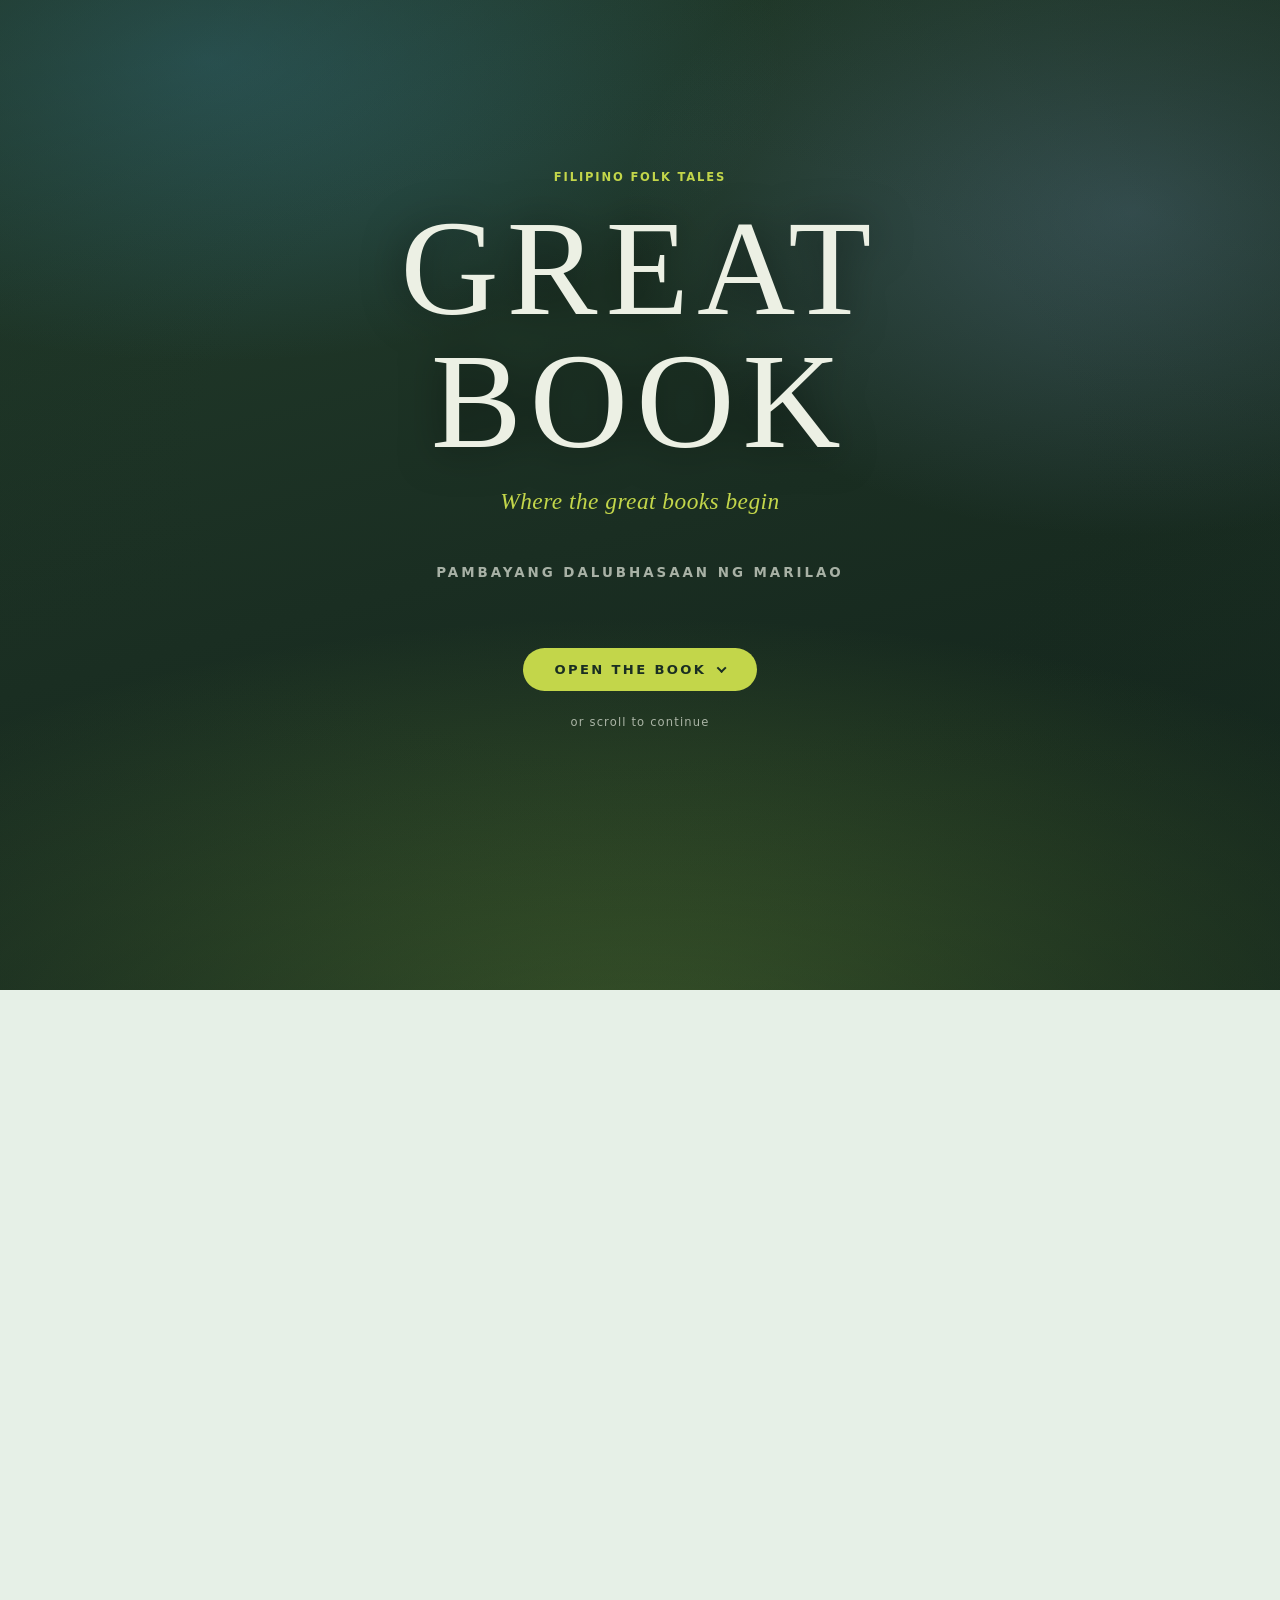
==== index.html @ a71a8693 "Add files via upload" ====
<!DOCTYPE html>
<html lang="en" class="no-js">
<head>
<meta charset="utf-8">
<meta name="viewport" content="width=device-width, initial-scale=1">
<title>GREAT BOOK, Filipino Folk Tales</title>
<meta name="description" content="A collection of Filipino folk tales, with illustrations, narration, and a short quiz for each story.">

<link rel="stylesheet" href="./css/base.css">
<link rel="stylesheet" href="./css/cover.css">
<link rel="stylesheet" href="./css/intro.css">
<link rel="stylesheet" href="./css/toc.css">

<!-- =========================================================================
     PRE-PAINT SCRIPT, must stay inline and must stay in <head>.

     Three things have to be decided before the first frame is drawn:

     1. scrollRestoration = 'manual'
        Otherwise a reload restores the previous scroll position, dropping the
        visitor into the middle of the intro with the cover never having played.
        Setting this at the end of <body> is too late, the browser may have
        already restored by then.

     2. cover vs deep link
        Every story page's back button points at index.html#toc. If a fragment
        is present, the cover must never appear and the scroll lock must never
        be applied, or the lock swallows the browser's own fragment scroll and
        the grader gets the cover animation on every single return trip.

     3. the .js class
        CSS only hides the intro panels for their fade-in when JS is confirmed
        alive. If scripting is off, everything is simply visible.
     ====================================================================== -->
<script>
(function () {
  var root = document.documentElement;
  root.className = root.className.replace('no-js', 'js');

  if ('scrollRestoration' in window.history) {
    window.history.scrollRestoration = 'manual';
  }

  var deepLink = window.location.hash.length > 1;
  root.classList.add(deepLink ? 'deep-link' : 'cover-active');
})();
</script>
</head>

<body>

<a class="skip-link" href="#toc">Skip to the table of contents</a>

<!-- ======================================================================
     COVER
     Fixed overlay above everything, outside the document flow. Advances on
     any interaction; the button is the accessible, touch-obvious route.
     ====================================================================== -->
<div id="cover" class="cover" role="region" aria-label="Cover">
  <div class="cover__bg" aria-hidden="true"></div>

  <!-- The exit transition. Both layers are inert and invisible until the
       cover is dismissed; js/cover-fx.js drives them, and if WebGL is
       unavailable or motion is reduced it never touches them at all and the
       cover falls back to the plain opacity fade. Stacking inside .cover:
       bg 0, content 1, petals 2, veil 3, motes 4, in that order, which is
       also the order they are written below. The veil is UNDER the motes on
       purpose: the black is the stage the swirls play on, not a curtain over
       them. The two canvases cannot be one, because the petals multiply and
       the motes add and those want opposite clear colours. See the header of
       js/cover-fx.js. -->
  <canvas class="cover__fx" id="cover-fx" aria-hidden="true"></canvas>
  <div class="cover__veil" id="cover-veil" aria-hidden="true"></div>
  <canvas class="cover__motes" id="cover-motes" aria-hidden="true"></canvas>

  <div class="cover__inner">
    <p class="eyebrow eyebrow--on-dark">Filipino Folk Tales</p>
    <h1 class="cover__title">GREAT BOOK</h1>
    <p class="cover__subtitle">Where the great books begin</p>
    <p class="cover__school">Pambayang Dalubhasaan ng Marilao</p>

    <button type="button" class="cover__enter" id="cover-enter">
      Open the Book
    </button>

    <span class="cover__hint">or scroll to continue</span>
  </div>
</div>

<!-- The bloom: the third movement of the cover's exit, and the reason it sits
     OUT HERE rather than inside #cover above. It plays after the swirls, by
     which point the cover is all but faded and a quarter-second from being
     hidden, anything parented to it would be taken off the screen by the
     fade instead of by the wind. So it is a sibling, fixed, stacked above the
     cover, and it never takes a click. js/cover-fx.js unhides it when the
     swirls end and hides it again when the last flower leaves the frame; if
     WebGL is unavailable, or motion is reduced, nothing ever touches it and
     it stays hidden for the life of the page. -->
<canvas class="bloom" id="cover-bloom" aria-hidden="true" hidden></canvas>

<main>

  <!-- ====================================================================
       INTRO, five panels riding over a slower backdrop.
       Section height is set by --intro-screens in css/intro.css, not by how
       much text happens to be in the panels.
       ==================================================================== -->
  <section id="intro" class="intro" aria-label="Introduction">

    <!-- layer 0: sticky, therefore bounded by this section. It stops
         existing at the TOC with no cleanup code. -->
    <div class="intro__bg-sticky" aria-hidden="true">
      <div class="intro__bg" id="intro-bg"></div>
    </div>

    <!-- layer 2: normal flow, rate 1.0 -->
    <div class="intro__panels">

      <article class="intro__panel">
        <span class="intro__panel-num">Introduction</span>
        <h2>A book of stories that came first.</h2>
        <p>
          Long before paper and printing presses, these tales were passed from
          mouth to mouth, from grandparents to grandchildren, beside the cooking
          fire and under the mango trees. They are the stories that shaped how we
          see the world, and the ground every great book after them was built on.
        </p>
        <span class="intro__scroll-cue">Scroll</span>
      </article>

      <article class="intro__panel">
        <span class="intro__panel-num">01, The Collection</span>
        <h2>Fables and legends from the Philippines.</h2>
        <p>
          Every story here is drawn from the culture, traditions, and customs of
          a different corner of the country. These are not only stories for
          children, they are a record of who we are as a people.
        </p>
      </article>

      <article class="intro__panel">
        <span class="intro__panel-num">02, The Illustrations</span>
        <h2>Each tale is drawn by its own group.</h2>
        <p>
          Every story carries original artwork made by the members of the group
          that wrote it. The illustrator is named beneath each picture, alongside
          the writer and the narrator.
        </p>
      </article>

      <article class="intro__panel">
        <span class="intro__panel-num">03, The Narration</span>
        <h2>You can listen to every story.</h2>
        <p>
          Each page carries a recorded narration. Press play and let the story be
          read to you, the way it was always meant to be heard.
        </p>
      </article>

      <article class="intro__panel">
        <span class="intro__panel-num">04, The Quiz</span>
        <h2>And at the end, a short test.</h2>
        <p>
          Every story is followed by a brief quiz to check what you took from it.
          Five questions, answered right here on the page, scored the moment you
          finish. Let's begin.
        </p>
      </article>

    </div>
  </section>

  <!-- ====================================================================
       TABLE OF CONTENTS
       Opaque background, this is where the backdrop abruptly clips to white.
       Both the marquee and the plain index are built by js/toc.js from
       window.STORIES.
       ==================================================================== -->
  <section id="toc" class="toc" aria-label="Table of Contents" tabindex="-1">
    <div class="toc__grid">

      <div class="toc__col">
        <div class="toc__head">
          <p class="eyebrow">Table of Contents</p>
          <h2>The Stories</h2>
          <p>
            Pick a story from the list, or browse the strip beside it. The strip
            loops, so it never runs out.
          </p>
        </div>

        <nav class="toc__index" id="story-index" aria-label="Full list of stories">
          <!-- populated by js/toc.js -->
        </nav>

        <div class="toc__closing">
          <a class="cta cta--ghost" href="./closing.html">Read the Closing Message →</a>
        </div>
      </div>

      <!-- Vertical, and it loops forever. js/toc.js renders the story list
           three times over and keeps the scroll position parked in the middle
           copy, so there is no edge to hit in either direction. -->
      <div class="marquee" id="marquee" role="group" aria-label="Stories, looping strip">
        <div class="marquee__track" id="marquee-track"></div>
      </div>

    </div>
  </section>

</main>

<!-- GB:FOOTER:START, generated by tools/build-pages.ps1, do not edit by hand -->
<footer class="site-footer">
  <div class="site-footer__inner">
    <div>
      <p class="site-footer__title">GREAT BOOK</p>
      <p>Filipino Folk Tales, Illustrated and Narrated</p>
    </div>
    <div>
      <dl>
        <dt>School</dt>
        <dd>Pambayang Dalubhasaan ng Marilao</dd>
        <dt>Course</dt>
        <dd>TM11A</dd>
      </dl>
    </div>
    <div>
      <dl>
        <dt>Instructor</dt>
        <dd>Josh Bernardo</dd>
        <dt>Academic Year</dt>
        <dd>2026-2027</dd>
      </dl>
    </div>
  </div>
</footer>
<!-- GB:FOOTER:END -->

<!-- Classic scripts only. No type="module" anywhere in this project. -->
<script src="./stories.js"></script>
<script src="./js/scroll.js"></script>
<script src="./js/cover-fx.js"></script>
<script src="./js/cover.js"></script>
<script src="./js/toc.js"></script>

</body>
</html>
---- css/base.css ----
/* ===========================================================================
   base.css, design tokens, reset, shared typography, shared components
   Loaded first by every page.
   =========================================================================== */

:root {
  /* =======================================================================
     THE GHIBLI PALETTE
     -----------------------------------------------------------------------
     Sampled from the reference landscape: blue lake, green fields, pale sky.
     These seven are the SOURCE colours, the vocabulary. Nothing in the CSS
     should use them directly; they exist so the semantic tokens below have
     somewhere honest to come from, and so the Ghibli intro work has the
     palette to hand.

     See README.md -> "The palette" for the swatch table.
     ======================================================================= */

  --gb-blue:        #3b819d;   /* bright blue                , the lake      */
  --gb-green:       #8cb84e;   /* dull green                 , sunlit field */
  --gb-green-gray:  #8e9b85;   /* grayish green              , far hills     */
  --gb-sand:        #cfc8b8;   /* light grayish yellow green , pale ground   */
  --gb-blue-gray:   #6b8bad;   /* light grayish blue         , haze          */
  --gb-red:         #cf5566;   /* bright red                 , flowers       */
  --gb-yellow:      #cfdd3e;   /* bright yellow              , highlights    */

  /* =======================================================================
     SEMANTIC TOKENS, what the rest of the CSS actually uses
     ======================================================================= */

  /* --- grounds ----------------------------------------------------------- */
  --ink:          #1a2e22;   /* deep forest, cover, story and closing ground */
  --ink-soft:     #2e4a38;   /* raised surface on a dark ground               */
  /* The light surfaces are TINTS of the palette's green and blue, not of its
     sand. --gb-sand is a warm grayish beige, and anything built on it reads
     brown next to the forest grounds. These are deliberately pastel. */
  --paper:        #e6f0e7;   /* pastel mint, the table of contents ground      */
  --paper-soft:   #f8fbf7;   /* near-white, the story-list card, floating      */
  --paper-sky:    #dfeaf2;   /* pastel sky, row hover, cool lift               */

  /* The footer is its own colour on purpose: a darker, deeper value of the
     palette's light grayish blue, so the page closes on water rather than on
     more forest. */
  --footer-bg:    #3f566c;

  /* --- accents ------------------------------------------------------------
     Three roles, deliberately not three shades of one hue:
       --accent        small labels and eyebrows, on either ground
       --accent-bright links and live states on DARK grounds
       --accent-deep   buttons and links on LIGHT grounds
     --------------------------------------------------------------------- */
  --accent:        #7ca83c;  /* dull green, deepened for contrast on paper   */
  --accent-bright: #c3d64a;  /* bright yellow, calmed a shade                */
  --accent-deep:   #3f6b2e;  /* deep forest green                            */

  --water:         #3b819d;  /* the lake blue, for gradients and cool edges  */
  --water-soft:    #6b8bad;
  --alert:         #cf5566;  /* the unfinished / not-linked-yet state         */

  /* --- text -------------------------------------------------------------- */
  --text:         #1f2c24;
  --text-muted:   #5a6a5e;
  --text-on-dark: #ecf0e4;
  --text-on-dark-muted: rgba(236, 240, 228, 0.68);
  --rule:         rgba(31, 44, 36, 0.14);

  /* --- the same colours as bare RGB triples ------------------------------
     For the places that need a translucent version. Keeping these beside
     their solid twins is what stops a hand-mixed rgba() drifting away from
     the palette the next time a colour changes.
     --------------------------------------------------------------------- */
  --ink-rgb:          26, 46, 34;
  --water-rgb:        59, 129, 157;
  --water-soft-rgb:   107, 139, 173;
  --text-on-dark-rgb: 236, 240, 228;
  --accent-rgb:       124, 168, 60;
  --accent-bright-rgb: 195, 214, 74;
  --alert-rgb:        207, 85, 102;

  /* --- type -------------------------------------------------------------- */
  --serif: Georgia, "Iowan Old Style", "Palatino Linotype", Palatino,
           "Times New Roman", serif;
  --sans:  system-ui, -apple-system, "Segoe UI", Roboto, "Helvetica Neue",
           Arial, sans-serif;

  /* --- rhythm ------------------------------------------------------------ */
  --measure: 34rem;          /* comfortable reading width                    */
  --gutter: clamp(1.25rem, 4vw, 3rem);
  --radius: 3px;

  /* --- motion ------------------------------------------------------------ */
  --ease: cubic-bezier(0.22, 0.61, 0.36, 1);
}

*, *::before, *::after { box-sizing: border-box; }

html {
  /* 100dvh with a 100vh fallback is applied per-section, not here. */
  -webkit-text-size-adjust: 100%;

  /* NO SCROLLBAR, on any page of the site.

     The track goes; the scrolling does not. Wheel, trackpad, touch, Space,
     PageDown, End and the arrow keys all behave exactly as before, and so do
     the skip link and every in-page fragment. What the reader loses is the
     position indicator and the ability to drag the thumb, which is a real
     cost on a page whose introduction is five viewport-heights on its own.
     Deliberate, and two rules to undo.

     The marquee in the table of contents already hid its own, for an
     unrelated reason, an endless loop has no position worth reporting. See
     css/toc.css. Between them that is every scroller on the site.

     ONE KNOCK-ON WORTH KNOWING. Releasing the cover's scroll lock used to
     make the page scrollbar appear, which narrowed the columns and shortened
     every marquee panel, since they are aspect-ratio sized and height follows
     width. That reflow is the whole reason release() in js/cover.js
     re-measures the marquee twice. With no scrollbar there is no width change
     and nothing to correct, so those calls are now belt and braces rather
     than load-bearing. They are kept on purpose: they cost one measurement
     each, and they are exactly what is needed again the day someone puts the
     scrollbar back. */
  scrollbar-width: none;        /* Firefox                                  */
  -ms-overflow-style: none;     /* old Edge / IE                            */

  /* NO scroll-behavior: smooth.

     Every story page's back link is index.html#toc. With smooth scrolling the
     browser animates that jump, which means the grader watches the whole intro
     scroll past on every single return trip - the precise thing the back link
     exists to avoid. Fragment navigation must be instant.

     It also breaks the skip link, which is supposed to teleport. */
}

html::-webkit-scrollbar,
body::-webkit-scrollbar { width: 0; height: 0; display: none; }

@media (prefers-reduced-motion: reduce) {
  *, *::before, *::after {
    animation-duration: 0.001ms !important;
    animation-iteration-count: 1 !important;
    transition-duration: 0.001ms !important;
  }
}

body {
  margin: 0;
  background: var(--paper);
  color: var(--text);
  font-family: var(--serif);
  font-size: clamp(1rem, 0.95rem + 0.25vw, 1.125rem);
  line-height: 1.7;
  text-rendering: optimizeLegibility;
  -webkit-font-smoothing: antialiased;
}

img, video, svg { max-width: 100%; height: auto; display: block; }

a { color: var(--accent-deep); text-underline-offset: 0.18em; }
/* Hover goes to the lake blue, not to --accent: --accent is a mid green and
   sits at about 2.4:1 on the pale ground, which is unreadable. */
a:hover { color: var(--water); }

:focus-visible {
  outline: 3px solid var(--accent-bright);
  outline-offset: 3px;
  border-radius: 2px;
}

h1, h2, h3 {
  font-weight: 600;
  line-height: 1.15;
  margin: 0 0 0.6em;
  letter-spacing: -0.012em;
}

/* --- shared bits ---------------------------------------------------------- */

.u-visually-hidden {
  position: absolute !important;
  width: 1px; height: 1px;
  margin: -1px; padding: 0; border: 0;
  overflow: hidden; clip: rect(0 0 0 0); clip-path: inset(50%);
  white-space: nowrap;
}

.skip-link {
  position: absolute;
  top: 0; left: 50%;
  transform: translate(-50%, -120%);
  z-index: 999;
  background: var(--ink);
  color: var(--text-on-dark);
  padding: 0.7rem 1.2rem;
  font-family: var(--sans);
  font-size: 0.9rem;
  text-decoration: none;
}
.skip-link:focus { transform: translate(-50%, 0); }

.eyebrow {
  font-family: var(--sans);
  font-size: 0.72rem;
  font-weight: 600;
  letter-spacing: 0.16em;
  text-transform: uppercase;
  color: var(--text-muted);
  margin: 0 0 0.9rem;
}
.eyebrow--on-dark { color: var(--accent-bright); }

.rule {
  border: 0;
  border-top: 1px solid var(--rule);
  margin: 2.5rem 0;
}

/* --- the big call-to-action (quiz link, closing link) --------------------- */

.cta {
  display: inline-block;
  font-family: var(--sans);
  font-size: clamp(1rem, 0.9rem + 0.5vw, 1.3rem);
  font-weight: 600;
  letter-spacing: 0.01em;
  line-height: 1.3;
  text-align: center;
  text-decoration: none;
  padding: 1.05em 2.2em;
  border-radius: var(--radius);
  background: var(--accent-deep);
  color: #fff;
  border: 1px solid transparent;
  transition: background 0.2s var(--ease), transform 0.2s var(--ease);
}
.cta:hover  { background: var(--ink); color: #fff; transform: translateY(-2px); }
.cta:active { transform: translateY(0); }

.cta--ghost {
  background: transparent;
  color: var(--text);
  border-color: var(--rule);
}
.cta--ghost:hover { background: var(--ink); color: var(--text-on-dark); }

/* A quiz link with no URL yet renders as an obvious unfinished state
   instead of silently linking to nowhere. */
.cta--todo {
  background: repeating-linear-gradient(45deg,
    var(--alert), var(--alert) 12px,
    rgba(var(--alert-rgb), 0.72) 12px, rgba(var(--alert-rgb), 0.72) 24px);
  color: #fff;
  cursor: not-allowed;
}

/* --- the footer, shared by index + story + closing -------------------------
   Its own colour, not --ink: a deeper, darker value of the palette's light
   grayish blue, so every page closes on water rather than on more forest.
   --------------------------------------------------------------------------- */

.site-footer {
  background: var(--footer-bg);
  color: var(--text-on-dark-muted);
  font-family: var(--sans);
  font-size: 0.85rem;
  line-height: 1.65;
  padding: clamp(2.5rem, 6vw, 4.5rem) var(--gutter);
}
.site-footer a { color: var(--accent-bright); }

.site-footer__inner {
  max-width: 62rem;
  margin: 0 auto;
  display: grid;
  gap: 2rem clamp(2rem, 6vw, 5rem);
  grid-template-columns: repeat(auto-fit, minmax(15rem, 1fr));
}

.site-footer__title {
  font-family: var(--serif);
  font-size: 1.35rem;
  color: var(--text-on-dark);
  margin: 0 0 0.35rem;
  letter-spacing: 0.04em;
}

.site-footer dl { margin: 0; }
.site-footer dt {
  font-size: 0.68rem;
  font-weight: 600;
  letter-spacing: 0.14em;
  text-transform: uppercase;
  color: var(--accent-bright);
  margin-top: 0.9rem;
}
.site-footer dt:first-child { margin-top: 0; }
.site-footer dd { margin: 0.15rem 0 0; color: var(--text-on-dark); }
---- css/cover.css ----
/* ===========================================================================
   cover.css, the full-viewport cover overlay and its exit transition
   ---------------------------------------------------------------------------
   The cover is position:fixed and sits above everything. It is NOT part of the
   document flow, so removing it does not shift the page.

   Scroll is locked while it is up. The lock and the skip-on-deep-link decision
   are both made by the inline <script> in index.html <head>, BEFORE first paint,
   so there is never a flash of the wrong state.
   =========================================================================== */

/* --- the scroll lock ------------------------------------------------------ */
/* Applied by the pre-paint script as html.cover-active. */

html.cover-active,
html.cover-active body {
  overflow: hidden;
  height: 100%;
}

/* --- the cover itself ----------------------------------------------------- */

.cover {
  position: fixed;
  inset: 0;
  z-index: 100;
  display: grid;
  place-items: center;
  padding: var(--gutter);
  text-align: center;
  background: var(--ink);
  color: var(--text-on-dark);

  /* THE REVEAL, long, and the one transition on the site that does not use
     --ease. Both of those follow from the same fact: this fade is no longer
     the last thing to happen. js/cover-fx.js starts it REVEAL_LEAD_MS before
     the swirls finish, and that lead is now most of the second movement, so
     the reader watches the swirls turn THROUGH a screen that is already
     clearing. Where the black actually is at each moment stops being a
     detail and becomes the effect.

     WHY 1500ms. The lead cannot exceed this number, both shader canvases
     are children of .cover, so opacity 0 takes the swirls with it wherever
     they happen to be. A longer fade is what buys a longer overlap. Three
     values are involved and they live in three files; the arithmetic between
     them is written out in full at REVEAL_LEAD_MS in js/cover-fx.js. If you
     change the duration here, go and read that note.

     WHY NOT --ease. --ease is cubic-bezier(0.22, 0.61, 0.36, 1), a hard
     ease-out: it clears half the black in the first fifth of its run. Over a
     fade this long and starting this early, that would throw the reader onto
     a fully lit introduction while the swirls were still building, and the
     rest of the movement would play over a bright page where additive light
     does not read at all.

     The curve below is symmetric, its midpoint is exactly (0.5, 0.5). It
     opens slowly, which is the half that matters here: the black holds while
     the swirls come up to strength, and the page arrives underneath them
     across the back half. It also means half the duration really is half the
     black, so the timings written in cover-fx.js mean on screen what they
     say in the source. */
  transition: opacity 1500ms cubic-bezier(0.4, 0, 0.6, 1),
              visibility 1500ms;
}

/* Deep link (e.g. arriving at index.html#toc from a story page): the cover
   never existed. No lock, no animation, no waiting. */
html.deep-link .cover { display: none; }

/* --- the bloom -------------------------------------------------------------
   The third movement of the exit, and the only part of it that is not inside
   .cover, in the markup it is a sibling. It has to be: it plays after the
   swirls, when the cover is 94% faded and about to be hidden, so a child of
   .cover would be carried off by the fade rather than by the wind.

   z-index 101 puts it one above .cover (100) and well below the skip link
   (999), which must stay reachable. It never takes a click: by the time it is
   drawing, the page beneath is unlocked and the reader is free to scroll,
   and a full-viewport canvas that swallowed input would be a trap.

   It is `hidden` in the markup and js/cover-fx.js unhides it for the second
   and a half it is needed. NOTE THE [hidden] RULE BELOW, which is not
   decoration: the `hidden` attribute works by applying `display: none` at the
   very bottom of the cascade, so any `display` declared here would silently
   override it and leave the canvas over the page for the life of the visit.
   --------------------------------------------------------------------------- */

.bloom {
  position: fixed;
  inset: 0;
  width: 100%;
  height: 100%;
  z-index: 101;
  pointer-events: none;
}

.bloom[hidden] { display: none; }

/* --- the exit transition: the raven veil -----------------------------------
   Two inert layers that only exist for the dismissal. js/cover-fx.js grows
   long grey ellipses inward from the rim of the screen until the centre is
   swallowed, and only then does .cover fade to reveal the introduction.

   STACKING inside .cover:  bg 0 -> content 1 -> petals 2 -> veil 3 -> motes 4.

   THE VEIL SITS UNDER THE MOTES, and that ordering is the whole second half
   of the effect. The black is the stage the swirls play on, not a curtain
   drawn over them. Put the veil on top, where it lived when the close was a
   single movement and the black was simply the end, and the swirls never
   appear at all.

   All three start invisible and all three stay invisible if the effect never
   runs. Nothing here needs undoing on the fallback path: no WebGL, or
   prefers-reduced-motion, means cover-fx.js returns without ever having
   touched them, and the plain opacity fade below happens exactly as before.

   The two canvases are two canvases because they have to be. The petals blend
   by MULTIPLYING, which needs a white ground; the motes blend by ADDING,
   which needs a black one. No single clear colour is the identity for both,
   and sharing a buffer gives every mote a pale halo where its soft edge picks
   up the white the petals need. The full reasoning is in the header of
   js/cover-fx.js.
   --------------------------------------------------------------------------- */

.cover__fx,
.cover__motes {
  position: absolute;
  inset: 0;
  width: 100%;
  height: 100%;
  display: block;
  pointer-events: none;
}

.cover__fx    { z-index: 2; }   /* the grey petals, multiplying             */
.cover__motes { z-index: 4; }   /* the swirls, adding light onto the black  */

/* The black the swirls play on. It comes up over the FEATHERS across the tail
   of the first movement and reaches solid exactly at the handover.

   It sits ABOVE the feather canvas and BELOW the mote canvas, and both halves
   of that matter.

   Above the feathers, because a floor underneath them cannot finish the job:
   they are grey and they paint on top of it, and where all their soft pointed
   tips converge on the centre each one contributes only a weak darkening, so
   the exact spot meant to end up most buried instead keeps a knot of mid-grey.
   Measured, the frame stalls around three-quarters black no matter how long it
   runs.

   Below the motes, because the swirls are the second movement and they happen
   ON this black rather than under it.

   Its opacity is written frame by frame from the same rAF loop that drives
   the shader, a CSS transition could not be kept in step with it. */
.cover__veil {
  position: absolute;
  inset: 0;
  z-index: 3;
  background: #000;
  opacity: 0;
  pointer-events: none;
}

/* THE TYPE DOES NOT FADE. It stays lit and fully placed while the dark closes
   over it, and the feathers and the black veil are what take it off the
   screen, which is what they are for.

   It used to fade itself out over 520ms, on the reasoning that the centre of
   the screen should be empty before the petals converged on it. That was
   solving a problem the shader already solves. .cover__inner is z-index 1 and
   both canvases and the veil sit above it (bg 0 → content 1 → petals 2 →
   veil 3 → motes 4), so the title is painted OVER rather than clipped, and
   watching it get buried is the entire point of a cave-in. Fading it first
   meant the most dramatic stretch of the first movement closed over an empty
   stage.

   What is left is the interaction change and nothing else. There is nothing
   visual to transition, and nothing to cancel cover-rise for, that animation
   may go on asserting opacity 1 and transform none for the life of the page,
   which is now precisely what we want from it. */
html.cover-veiling .cover__inner {
  pointer-events: none;
}

/* The reveal. With the shader running this is a fade from solid black to the
   introduction, because the veil and the petals have already blacked the
   screen out. Without it, it is the plain cover-to-introduction crossfade
   this file has always done. */
html.cover-done .cover {
  opacity: 0;
  visibility: hidden;
  pointer-events: none;
}

/* --- procedural background -------------------------------------------------
   Pure CSS: layered radial gradients plus a slow drift. This is the RESTING
   ground, and it stays CSS.

   The WebGL seam this comment used to advertise has been taken, but by the
   exit transition rather than by the idle background. See .cover__fx above and
   js/cover-fx.js. A shader that runs for three seconds during a
   dismissal costs nothing while the reader is sitting on the cover; one that
   replaced this block would hold a GPU loop open for as long as they stay
   here reading it.
   --------------------------------------------------------------------------- */

.cover__bg {
  position: absolute;
  inset: -10%;
  z-index: 0;
  background:
    radial-gradient(ellipse 60% 45% at 22% 14%, rgba(var(--water-rgb), 0.42), transparent 62%),
    radial-gradient(ellipse 55% 50% at 82% 28%, rgba(var(--water-soft-rgb), 0.34), transparent 60%),
    radial-gradient(ellipse 90% 55% at 50% 104%, rgba(var(--accent-rgb), 0.42), transparent 70%),
    linear-gradient(165deg, #25412f 0%, #1a2e22 55%, #102019 100%);
  animation: cover-drift 26s ease-in-out infinite alternate;
}

@keyframes cover-drift {
  from { transform: scale(1)    translate3d(0, 0, 0); }
  to   { transform: scale(1.08) translate3d(-1.5%, -2%, 0); }
}

/* A faint vignette to seat the type. */
.cover__bg::after {
  content: "";
  position: absolute;
  inset: 0;
  background: radial-gradient(ellipse 70% 70% at 50% 50%,
              transparent 40%, rgba(var(--ink-rgb), 0.55) 100%);
}

/* --- cover content -------------------------------------------------------- */

.cover__inner {
  position: relative;
  z-index: 1;
  max-width: 46rem;
  animation: cover-rise 1100ms var(--ease) both;
}

@keyframes cover-rise {
  from { opacity: 0; transform: translate3d(0, 18px, 0); }
  to   { opacity: 1; transform: none; }
}

.cover__title {
  font-size: clamp(3rem, 13vw, 8.5rem);
  font-weight: 500;
  letter-spacing: 0.06em;
  line-height: 0.98;
  margin: 0;
  color: var(--text-on-dark);
  text-shadow: 0 2px 40px rgba(0, 0, 0, 0.5);
}

.cover__subtitle {
  font-size: clamp(1rem, 0.9rem + 0.7vw, 1.5rem);
  font-style: italic;
  color: var(--accent-bright);
  margin: 0.9rem 0 0;
  letter-spacing: 0.02em;
}

.cover__school {
  font-family: var(--sans);
  font-size: clamp(0.72rem, 0.68rem + 0.2vw, 0.85rem);
  font-weight: 600;
  letter-spacing: 0.22em;
  text-transform: uppercase;
  color: var(--text-on-dark-muted);
  margin: 2.5rem 0 0;
}

/* --- the advance affordance -----------------------------------------------
   The button and a downward scroll are the ONLY two ways past the cover, see
   the header comment in js/cover.js for why clicking the background and
   pressing any key were both removed. That makes this button the primary
   route, not a fallback, so it has to be unmissable.
   --------------------------------------------------------------------------- */

.cover__enter {
  margin-top: clamp(2.5rem, 7vh, 4.5rem);
  display: inline-flex;
  align-items: center;
  gap: 0.75rem;
  font-family: var(--sans);
  font-size: 0.82rem;
  font-weight: 600;
  letter-spacing: 0.18em;
  text-transform: uppercase;
  color: var(--ink);
  background: var(--accent-bright);
  border: 0;
  border-radius: 999px;
  padding: 1.05em 2.4em;
  cursor: pointer;
  transition: transform 0.25s var(--ease), background 0.25s var(--ease);
}
.cover__enter:hover {
  background: #fff;
  transform: translateY(-2px);
}

.cover__enter::after {
  content: "";
  width: 0.55em; height: 0.55em;
  border-right: 2px solid currentColor;
  border-bottom: 2px solid currentColor;
  transform: rotate(45deg) translate(-1px, -1px);
  animation: cover-nudge 1.9s ease-in-out infinite;
}

@keyframes cover-nudge {
  0%, 100% { transform: rotate(45deg) translate(-1px, -1px); }
  50%      { transform: rotate(45deg) translate(2px, 2px); }
}

.cover__hint {
  display: block;
  font-family: var(--sans);
  font-size: 0.72rem;
  letter-spacing: 0.1em;
  color: var(--text-on-dark-muted);
  margin-top: 1.4rem;
}
---- css/intro.css ----
/* ===========================================================================
   intro.css, the parallax section: five panels riding over a slower backdrop
   ---------------------------------------------------------------------------
   LAYER MODEL (see js/scroll.js for the matching maths):

     .intro                 the section. Its height is set explicitly in
                            --intro-screens so the amount of scroll before the
                            backdrop is fully revealed is a deliberate number,
                            not an accident of how much text the panels hold.

     .intro__bg-sticky      position:sticky, 100dvh tall. Being sticky means it
                            is BOUNDED BY .intro, it stops existing when the
                            section ends. That is what produces the abrupt clip
                            to white at the table of contents, with no cleanup
                            code and no scroll listener to un-hide anything.

     .intro__bg             the thing that actually moves. Taller than the
                            viewport so there is headroom to translate into.
                            scroll.js writes translate3d() here and nowhere
                            else.

     .intro__panels         normal document flow. Rate 1.0 by definition.
   =========================================================================== */

.intro {
  --intro-screens: 5;              /* how many viewport-heights of scroll     */
  position: relative;
  min-height: calc(var(--intro-screens) * 100vh);
  min-height: calc(var(--intro-screens) * 100dvh);
  background: var(--ink);
  color: var(--text-on-dark);
  isolation: isolate;
}

/* --- layer 0: the backdrop ------------------------------------------------ */

.intro__bg-sticky {
  position: sticky;
  top: 0;
  z-index: 0;
  height: 100vh;
  height: 100dvh;
  overflow: hidden;
}

.intro__bg {
  position: absolute;
  top: 0; left: 0; right: 0;
  /* Fallback only. js/scroll.js overwrites this with the exact height the
     parallax travel needs, computed from the section length and
     PARALLAX_RATE, so the backdrop can never run out of travel mid-section.
     This value is what shows if scripting is off, where nothing moves anyway. */
  height: 165vh;
  height: 165dvh;
  will-change: transform;          /* on this element and nowhere else        */
  background:
    radial-gradient(ellipse 70% 40% at 30% 10%, rgba(var(--water-rgb), 0.34), transparent 65%),
    radial-gradient(ellipse 60% 45% at 78% 64%, rgba(var(--accent-rgb), 0.34), transparent 62%),
    linear-gradient(178deg, #26402f 0%, #1a2e22 48%, #223a2b 100%);
}

/* Optional: drop a still image in later without touching the JS.
   <div class="intro__bg" style="background-image:url('./assets/img/backdrop.jpg')">
   and add this class to blur + dim it exactly like the story pages do. */
.intro__bg--photo {
  background-size: cover;
  background-position: center;
  filter: blur(22px) brightness(0.42) saturate(0.9);
  transform-origin: center;
  /* blur() samples outside the box; scale up so the soft edge never shows */
  scale: 1.12;
}

/* A subtle grain/vignette so the flat gradient does not band on cheap panels. */
.intro__bg-sticky::after {
  content: "";
  position: absolute;
  inset: 0;
  pointer-events: none;
  background: radial-gradient(ellipse 80% 65% at 50% 45%,
              transparent 45%, rgba(var(--ink-rgb), 0.6) 100%);
}

/* --- layer 2: the panels -------------------------------------------------- */

.intro__panels {
  position: relative;
  z-index: 2;
  /* Pull the panels up over the sticky backdrop: the sticky element already
     consumed 100dvh of layout box, and we want the panels to start scrolling
     over it immediately. */
  margin-top: -100vh;
  margin-top: -100dvh;
  padding: 0 var(--gutter);
}

.intro__panel {
  min-height: 100vh;
  min-height: 100dvh;
  display: grid;
  align-content: center;
  justify-items: start;
  max-width: var(--measure);
  margin: 0 auto;
  padding: 4rem 0;
}

/* Alternate the alignment so the eye travels rather than tracking a rail. */
.intro__panel:nth-child(even) {
  justify-items: end;
  text-align: right;
}

.intro__panel h2 {
  font-size: clamp(1.85rem, 1.2rem + 3vw, 3.4rem);
  color: var(--text-on-dark);
  max-width: 14ch;
}

.intro__panel p {
  font-size: clamp(1.02rem, 0.96rem + 0.4vw, 1.3rem);
  color: var(--text-on-dark-muted);
  max-width: 46ch;
  margin: 0;
}

.intro__panel-num {
  font-family: var(--sans);
  font-size: 0.72rem;
  font-weight: 700;
  letter-spacing: 0.2em;
  color: var(--accent);
  margin-bottom: 1.1rem;
  display: block;
}

/* Panels fade up as they enter. IntersectionObserver in scroll.js adds
   .is-visible; if JS fails the default state below still shows everything. */
@media (prefers-reduced-motion: no-preference) {
  .js .intro__panel {
    opacity: 0;
    transform: translate3d(0, 26px, 0);
    transition: opacity 800ms var(--ease), transform 800ms var(--ease);
  }
  .js .intro__panel.is-visible {
    opacity: 1;
    transform: none;
  }
}

/* --- the scroll cue on the first panel ------------------------------------ */

.intro__scroll-cue {
  position: absolute;
  bottom: 2.5rem;
  left: 50%;
  transform: translateX(-50%);
  z-index: 3;
  font-family: var(--sans);
  font-size: 0.68rem;
  font-weight: 600;
  letter-spacing: 0.2em;
  text-transform: uppercase;
  color: var(--text-on-dark-muted);
  pointer-events: none;
  animation: cue-bob 2.4s ease-in-out infinite;
}

@keyframes cue-bob {
  0%, 100% { transform: translate(-50%, 0); opacity: 0.55; }
  50%      { transform: translate(-50%, 8px); opacity: 1; }
}
---- css/toc.css ----
/* ===========================================================================
   toc.css, the table of contents: story list + vertical looping marquee
   ---------------------------------------------------------------------------
   LAYOUT

   Two columns. The list of stories sits on the left; the marquee runs down the
   right and bleeds off the page edge. Below 900px they stack, list first.

   THE MARQUEE IS VERTICAL AND IT LOOPS FOREVER

   js/toc.js renders the story list THREE times and parks the scroll position
   in the middle copy. There is therefore no top and no bottom to reach: drift
   past the end of the middle copy and the script silently moves you back one
   copy-height, which lands you on an identical card. Scroll up and the same
   thing happens in reverse.

   Three copies rather than two, and starting in the middle rather than at
   zero, is what stops the wrap oscillating. With two copies starting at
   scrollTop 0, the "you are at the top, jump forward" test fires on the very
   first frame and then fights the "you are at the bottom, jump back" test
   forever.

   The scrollbar is hidden on purpose, an infinite loop has no meaningful
   scrollbar position to show, so the thumb would just twitch.

   The strip is still a NATIVE overflow-y:auto scroller underneath, so wheel,
   touch and keyboard scrolling all come free from the browser. Auto-drift and
   mouse drag-scrub are enhancements layered on top.

   If every line of JS fails this degrades to a scrollable column of real
   links, and the plain list beside it is a second, independent route to every
   story.
   =========================================================================== */

.toc {
  position: relative;
  z-index: 3;                       /* above the sticky intro backdrop        */
  background: var(--paper);         /* opaque: this is the abrupt clip to white */
  color: var(--text);
  padding: clamp(3.5rem, 9vw, 7rem) 0 clamp(3.5rem, 8vw, 6rem);
}

/* List left, strip right. The strip column has no right gutter, it runs off
   the edge of the page, which is what makes it read as a strip rather than a
   panel. */
.toc__grid {
  display: grid;
  grid-template-columns: minmax(0, 1fr) minmax(0, 1fr);
  gap: clamp(1.75rem, 4vw, 3.5rem);
  align-items: start;
  max-width: 96rem;
  margin: 0 auto;
  padding-left: var(--gutter);
}

.toc__head { margin: 0 0 clamp(1.5rem, 3vw, 2.25rem); }

.toc__head h2 {
  font-size: clamp(2rem, 1.3rem + 3.2vw, 3.6rem);
  margin: 0 0 0.4rem;
}

.toc__head p {
  color: var(--text-muted);
  margin: 0;
  max-width: 48ch;
}

/* ---------------------------------------------------------------------------
   the marquee
   --------------------------------------------------------------------------- */

.marquee {
  /* --- the two knobs ---------------------------------------------------
     --card-ratio  the shape of one panel. The image is object-fit: cover,
                   so any mismatch with the artwork is a CENTRE CROP.
     --card-gap    space between panels.

     WHY 7/5. The cards show each group's COVER image, and a cover has the
     story's title painted into it, so a crop here does not lose scenery,
     it beheads a word. The three covers that exist are 1.20, 1.42 and 1.45
     wide; 7/5 (1.4) sits inside that cluster and costs group 2 one per cent
     of its width and group 3 four per cent, instead of the fifth of its
     HEIGHT that 16/9 was taking off the top and bottom of the titles.

     If a later group hands in something much wider or much taller, retune
     this rather than cropping their file, and check the result against the
     title bar, which covers the bottom 20% of the card.
     --------------------------------------------------------------------- */
  --card-ratio: 7 / 5;
  --card-gap: clamp(0.5rem, 1.4vw, 0.9rem);

  height: clamp(26rem, 80vh, 52rem);
  overflow-y: auto;
  overflow-x: hidden;

  /* pan-y hands the vertical axis to this element. The page keeps its own
     scrolling everywhere else, and the story list beside it is always
     available as a way out. */
  touch-action: pan-y;
  overscroll-behavior-y: contain;

  /* No scrollbar. An endless loop has no position worth reporting. */
  scrollbar-width: none;
  -ms-overflow-style: none;

  cursor: grab;

  /* Soften both ends so the wrap point is never a visible seam and the strip
     reads as continuing past the frame. */
  -webkit-mask-image: linear-gradient(to bottom,
    transparent 0, #000 5%, #000 95%, transparent 100%);
  mask-image: linear-gradient(to bottom,
    transparent 0, #000 5%, #000 95%, transparent 100%);
}

.marquee::-webkit-scrollbar { width: 0; height: 0; display: none; }

.marquee.is-dragging { cursor: grabbing; scroll-behavior: auto; }

.marquee__track {
  display: flex;
  flex-direction: column;
  gap: var(--card-gap);
}

/* --- one panel: artwork, with the title on a translucent bar over it ------ */

.marquee__card {
  position: relative;
  display: block;
  flex: none;
  aspect-ratio: var(--card-ratio);
  overflow: hidden;
  border-radius: var(--radius);
  text-decoration: none;
  color: inherit;
  background: linear-gradient(160deg, var(--accent-deep), var(--ink));
  transition: transform 0.35s var(--ease), box-shadow 0.35s var(--ease);
}
.marquee__card:hover,
.marquee__card:focus-visible {
  transform: scale(1.015);
  box-shadow: 0 14px 34px rgba(var(--ink-rgb), 0.22);
}

.marquee__figure {
  position: absolute;
  inset: 0;
  margin: 0;
}
.marquee__figure img {
  width: 100%;
  height: 100%;
  object-fit: cover;
  transition: transform 0.6s var(--ease);
}
.marquee__card:hover .marquee__figure img { transform: scale(1.05); }

.marquee__num {
  position: absolute;
  top: 0.7rem; left: 0.7rem;
  z-index: 2;
  font-family: var(--sans);
  font-size: 0.66rem;
  font-weight: 700;
  letter-spacing: 0.14em;
  color: var(--ink);
  background: var(--accent-bright);
  padding: 0.32em 0.7em;
  border-radius: 99px;
}

/* The plan's "black translucent layer, 20% of the height, at the bottom". */
.marquee__body {
  position: absolute;
  left: 0; right: 0; bottom: 0;
  z-index: 1;
  min-height: 20%;
  display: grid;
  gap: 0.15rem;
  align-content: center;
  padding: 0.7rem clamp(0.8rem, 2vw, 1.15rem);
  background: linear-gradient(to top,
    rgba(var(--ink-rgb), 0.86) 0%,
    rgba(var(--ink-rgb), 0.72) 62%,
    rgba(var(--ink-rgb), 0) 100%);
  color: var(--text-on-dark);
}

.marquee__title {
  font-size: clamp(0.95rem, 0.85rem + 0.45vw, 1.3rem);
  line-height: 1.25;
  margin: 0;
  font-weight: 600;
  color: #fff;
}
.marquee__group {
  font-family: var(--sans);
  font-size: 0.68rem;
  letter-spacing: 0.12em;
  text-transform: uppercase;
  color: var(--accent-bright);
}

/* ---------------------------------------------------------------------------
   the plain list, the marquee must never be the only route to a story
   --------------------------------------------------------------------------- */

.toc__index {
  background: var(--paper-soft);
  border: 1px solid var(--rule);
  border-radius: var(--radius);
  padding: clamp(0.5rem, 1.5vw, 1rem) clamp(0.85rem, 2vw, 1.5rem);
}

.toc__index ol {
  list-style: none;
  margin: 0;
  padding: 0;
}

.toc__index li + li { border-top: 1px solid var(--rule); }

.toc__index a {
  display: flex;
  align-items: baseline;
  gap: 1rem;
  padding: 0.95rem 0.35rem;
  text-decoration: none;
  color: var(--text);
  transition: background 0.18s var(--ease), padding-left 0.18s var(--ease);
}
.toc__index a:hover {
  /* Cools rather than just lightens, on a mint card a paler mint barely
     registers, and the row needs to say it is a target. */
  background: var(--paper-sky);
  padding-left: 0.9rem;
  color: var(--accent-deep);
}

.toc__index-num {
  font-family: var(--sans);
  font-size: 0.75rem;
  font-weight: 700;
  /* --accent-deep, not --accent: this is small bold text on a pale ground,
     where the mid green only manages about 2.1:1. */
  color: var(--accent-deep);
  min-width: 2ch;
}
.toc__index-title { font-weight: 600; }
.toc__index-group {
  margin-left: auto;
  font-family: var(--sans);
  font-size: 0.75rem;
  color: var(--text-muted);
  text-align: right;
}

/* --- the closing-message link --------------------------------------------- */

.toc__closing {
  margin-top: clamp(1.5rem, 3vw, 2.25rem);
  text-align: center;
}

/* ---------------------------------------------------------------------------
   narrow screens, stack, list first
   ---------------------------------------------------------------------------
   The strip gets shorter here on purpose. On a touch screen it owns the
   vertical axis while a finger is on it, so there has to be page above and
   below it to scroll past with.
   --------------------------------------------------------------------------- */

@media (max-width: 900px) {
  .toc__grid {
    grid-template-columns: minmax(0, 1fr);
    padding-right: var(--gutter);
  }
  .marquee {
    height: clamp(20rem, 55vh, 32rem);
    /* A card goes full-width here, so it is given a slightly wider shape to
       stop it eating the whole screen. That costs about 5% of the cover's
       height, still well clear of the titles. */
    --card-ratio: 3 / 2;
  }
}
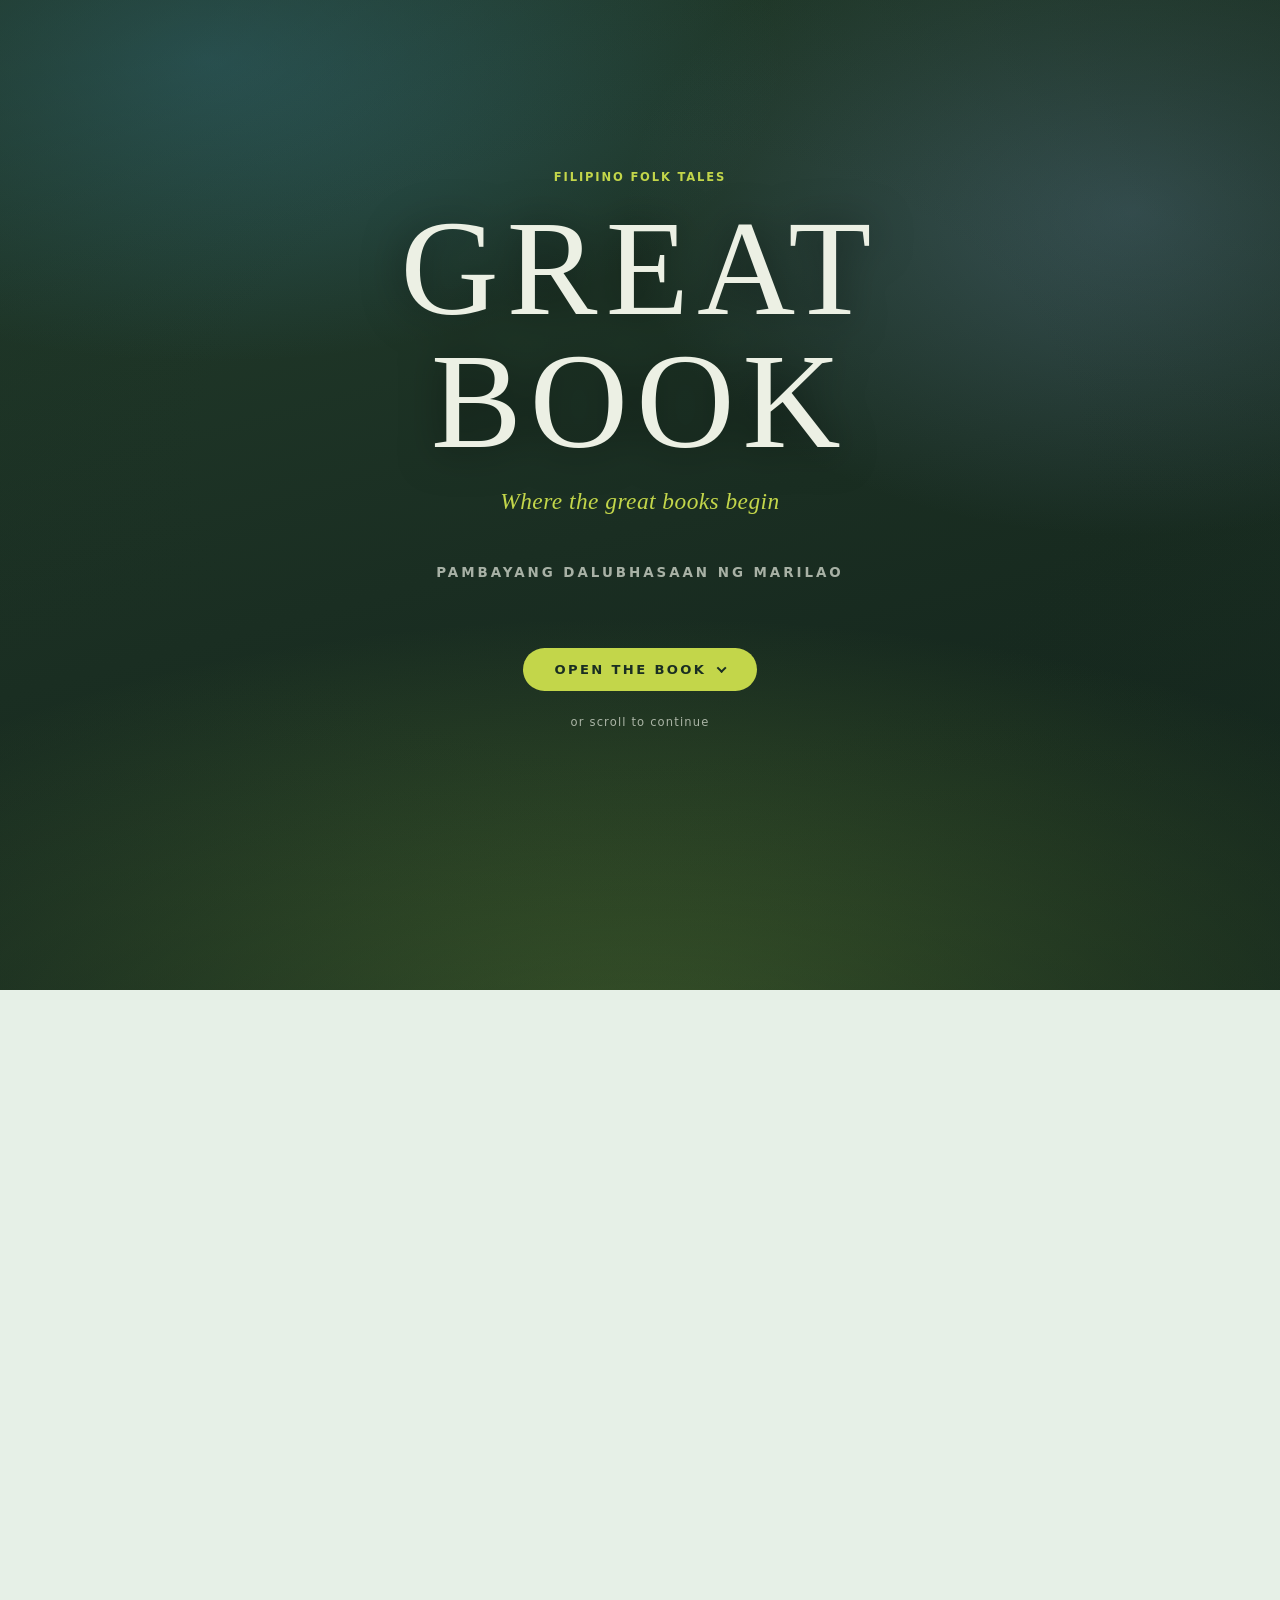
==== commit fd89f47b: "no message" ====
--- a/index.html
+++ b/index.html
@@ -231,6 +231,8 @@
         <dd>Josh Bernardo</dd>
         <dt>Academic Year</dt>
         <dd>2026-2027</dd>
+        <dt>Website by</dt>
+        <dd>Christalyn Calamanan</dd>
       </dl>
     </div>
   </div>
